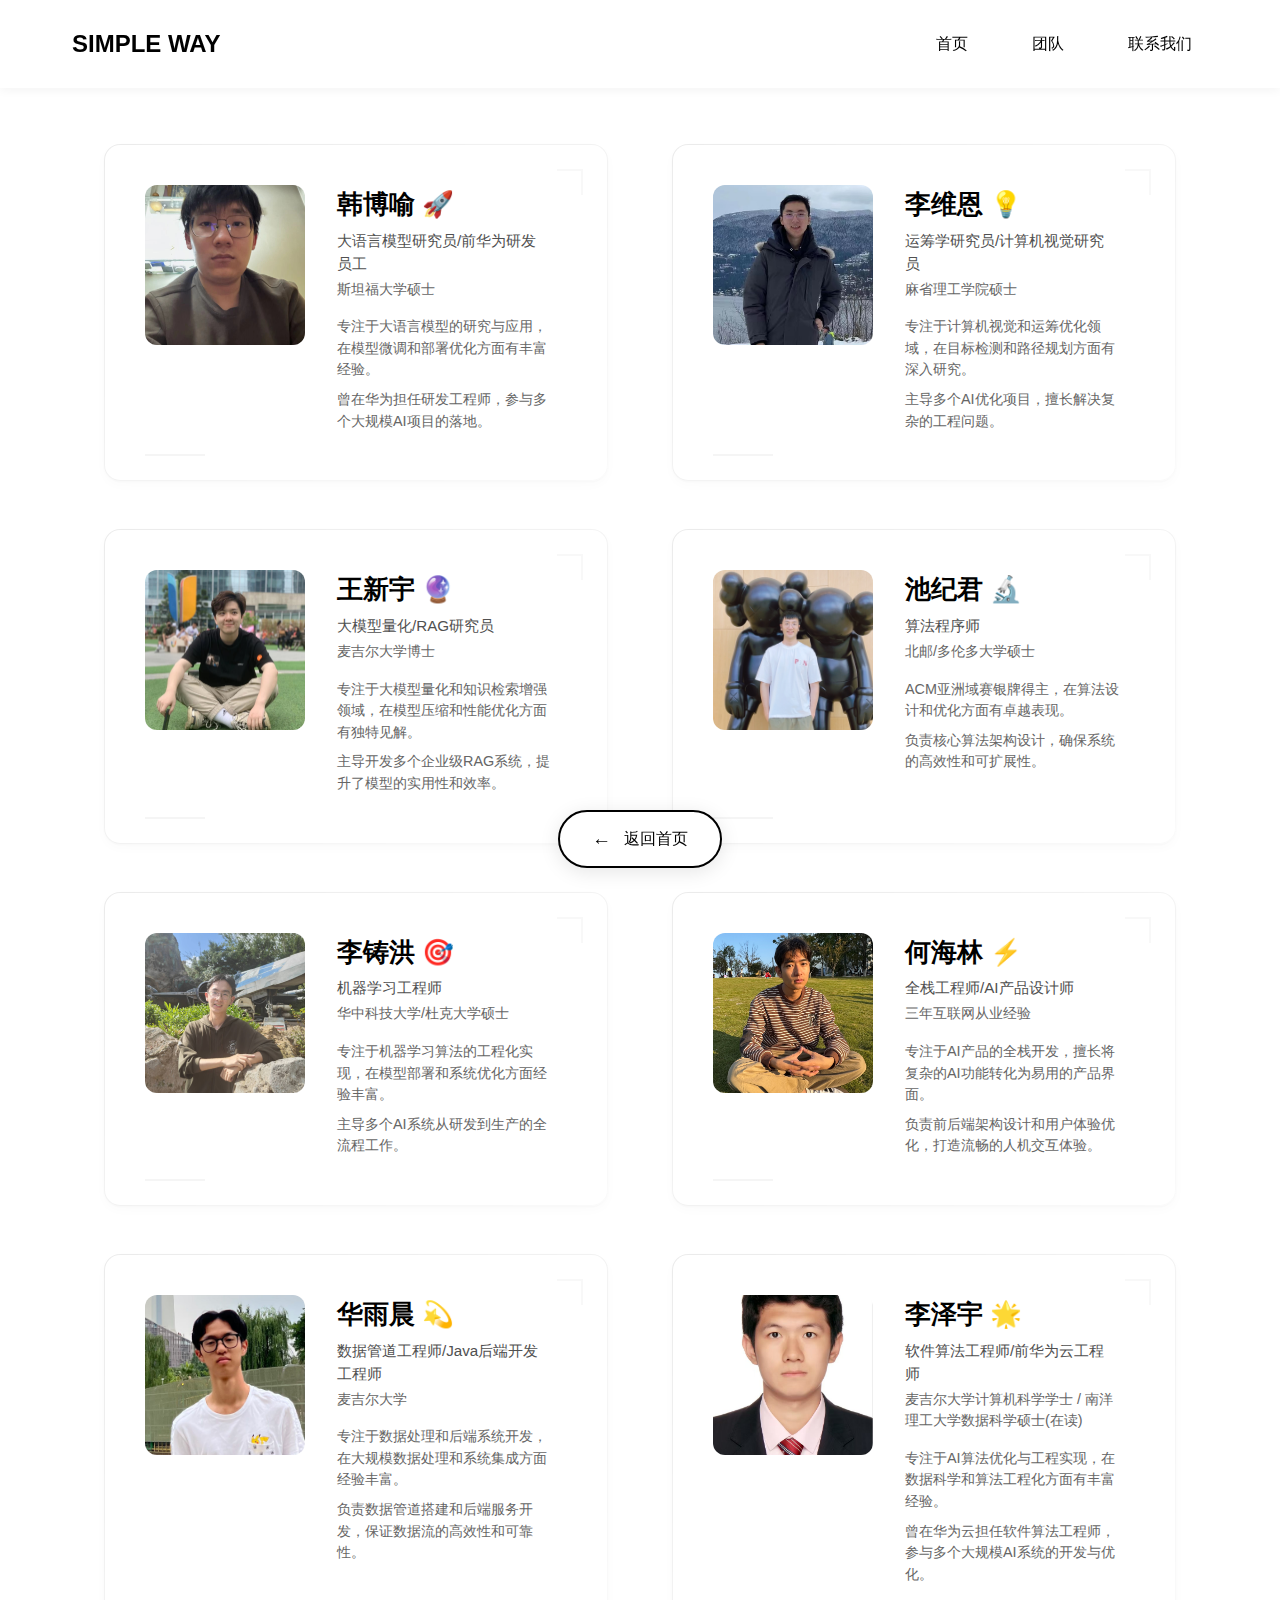
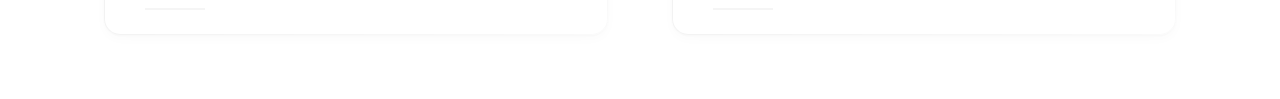
==== team.html @ f84c323d "simple" ====
<!DOCTYPE html>
<html lang="zh">
<head>
    <meta charset="UTF-8">
    <meta name="viewport" content="width=device-width, initial-scale=1.0">
    <title>团队介绍 - Simple Way AI</title>
    <link rel="stylesheet" href="css/style.css">
    <link rel="stylesheet" href="css/team-page.css">
</head>
<body>
    <nav>
        <div class="nav-container">
            <a href="/" class="logo">SIMPLE WAY</a>
            <div class="nav-links">
                <a href="/#home">首页</a>
                <a href="/#team">团队</a>
                <a href="/#contact">联系我们</a>
            </div>
        </div>
    </nav>

    <main>
        <section class="team-page">
            <div class="container">
                <div class="team-members">
                    <!-- 韩博喻 -->
                    <div class="member-detail">
                        <div class="member-photo-wrapper">
                            <img src="image/Alain.jpg" alt="韩博喻">
                        </div>
                        <div class="member-info">
                            <h2>韩博喻 🚀</h2>
                            <p class="member-role">大语言模型研究员/前华为研发员工</p>
                            <p class="member-education">斯坦福大学硕士</p>
                            <div class="member-description">
                                <p>专注于大语言模型的研究与应用，在模型微调和部署优化方面有丰富经验。</p>
                                <p>曾在华为担任研发工程师，参与多个大规模AI项目的落地。</p>
                            </div>
                        </div>
                    </div>

                    <!-- 李维恩 -->
                    <div class="member-detail">
                        <div class="member-photo-wrapper">
                            <img src="image/Barry.jpg" alt="李维恩">
                        </div>
                        <div class="member-info">
                            <h2>李维恩 💡</h2>
                            <p class="member-role">运筹学研究员/计算机视觉研究员</p>
                            <p class="member-education">麻省理工学院硕士</p>
                            <div class="member-description">
                                <p>专注于计算机视觉和运筹优化领域，在目标检测和路径规划方面有深入研究。</p>
                                <p>主导多个AI优化项目，擅长解决复杂的工程问题。</p>
                            </div>
                        </div>
                    </div>

                    <!-- 王新宇 -->
                    <div class="member-detail">
                        <div class="member-photo-wrapper">
                            <img src="image/xinyu.jpg" alt="王新宇">
                        </div>
                        <div class="member-info">
                            <h2>王新宇 🔮</h2>
                            <p class="member-role">大模型量化/RAG研究员</p>
                            <p class="member-education">麦吉尔大学博士</p>
                            <div class="member-description">
                                <p>专注于大模型量化和知识检索增强领域，在模型压缩和性能优化方面有独特见解。</p>
                                <p>主导开发多个企业级RAG系统，提升了模型的实用性和效率。</p>
                            </div>
                        </div>
                    </div>

                    <!-- 池纪君 -->
                    <div class="member-detail">
                        <div class="member-photo-wrapper">
                            <img src="image/chijj.jpg" alt="池纪君">
                        </div>
                        <div class="member-info">
                            <h2>池纪君 🔬</h2>
                            <p class="member-role">算法程序师</p>
                            <p class="member-education">北邮/多伦多大学硕士</p>
                            <div class="member-description">
                                <p>ACM亚洲域赛银牌得主，在算法设计和优化方面有卓越表现。</p>
                                <p>负责核心算法架构设计，确保系统的高效性和可扩展性。</p>
                            </div>
                        </div>
                    </div>

                    <!-- 李铸洪 -->
                    <div class="member-detail">
                        <div class="member-photo-wrapper">
                            <img src="image/zhuhong.jpg" alt="李铸洪">
                        </div>
                        <div class="member-info">
                            <h2>李铸洪 🎯</h2>
                            <p class="member-role">机器学习工程师</p>
                            <p class="member-education">华中科技大学/杜克大学硕士</p>
                            <div class="member-description">
                                <p>专注于机器学习算法的工程化实现，在模型部署和系统优化方面经验丰富。</p>
                                <p>主导多个AI系统从研发到生产的全流程工作。</p>
                            </div>
                        </div>
                    </div>

                    <!-- 何海林 -->
                    <div class="member-detail">
                        <div class="member-photo-wrapper">
                            <img src="image/hailin.jpg" alt="何海林">
                        </div>
                        <div class="member-info">
                            <h2>何海林 ⚡</h2>
                            <p class="member-role">全栈工程师/AI产品设计师</p>
                            <p class="member-education">三年互联网从业经验</p>
                            <div class="member-description">
                                <p>专注于AI产品的全栈开发，擅长将复杂的AI功能转化为易用的产品界面。</p>
                                <p>负责前后端架构设计和用户体验优化，打造流畅的人机交互体验。</p>
                            </div>
                        </div>
                    </div>

                    <!-- 华雨晨 -->
                    <div class="member-detail">
                        <div class="member-photo-wrapper">
                            <img src="image/yuchen.jpg" alt="华雨晨">
                        </div>
                        <div class="member-info">
                            <h2>华雨晨 💫</h2>
                            <p class="member-role">数据管道工程师/Java后端开发工程师</p>
                            <p class="member-education">麦吉尔大学</p>
                            <div class="member-description">
                                <p>专注于数据处理和后端系统开发，在大规模数据处理和系统集成方面经验丰富。</p>
                                <p>负责数据管道搭建和后端服务开发，保证数据流的高效性和可靠性。</p>
                            </div>
                        </div>
                    </div>

                    <!-- 李泽宇 -->
                    <div class="member-detail">
                        <div class="member-photo-wrapper">
                            <img src="image/lzy.png" alt="李泽宇">
                        </div>
                        <div class="member-info">
                            <h2>李泽宇 🌟</h2>
                            <p class="member-role">软件算法工程师/前华为云工程师</p>
                            <p class="member-education">麦吉尔大学计算机科学学士 / 南洋理工大学数据科学硕士(在读)</p>
                            <div class="member-description">
                                <p>专注于AI算法优化与工程实现，在数据科学和算法工程化方面有丰富经验。</p>
                                <p>曾在华为云担任软件算法工程师，参与多个大规模AI系统的开发与优化。</p>
                            </div>
                        </div>
                    </div>

                    <!-- 其他成员类似结构 -->
                </div>
            </div>
        </section>
    </main>

    <button class="float-back-btn" onclick="window.location.href='/#about'">
        <span class="back-icon">←</span>
        <span class="back-text">返回首页</span>
    </button>
</body>
</html>
---- css/style.css ----
:root {
  --primary: #000000;
  --secondary: #666666;
  --accent: #0066FF;
  --background: #FFFFFF;
  --light-gray: #F5F5F5;
  --font-main: -apple-system, BlinkMacSystemFont, "Segoe UI", Roboto, sans-serif;
  --font-heading: "SF Pro Display", -apple-system, BlinkMacSystemFont, sans-serif;
}

* {
  margin: 0;
  padding: 0;
  box-sizing: border-box;
}

body {
  font-family: var(--font-main);
  line-height: 1.5;
  color: var(--primary);
  background: var(--background);
}

/* 修改导航栏样式 */
nav {
    position: fixed;
    top: 0;
    left: 0;
    width: 100%;
    background: rgba(255, 255, 255, 0.95);
    backdrop-filter: blur(10px);
    box-shadow: 0 2px 10px rgba(0, 0, 0, 0.05);
    z-index: 1000;
}

.nav-container {
    max-width: 1200px;
    margin: 0 auto;
    padding: 1.5rem 2rem;
    display: flex;
    justify-content: space-between;
    align-items: center;
    transition: padding 0.3s ease;
}

/* 滚动时的样式 */
.nav-scrolled .nav-container {
    padding: 1rem 2rem;
}

/* 调整主要内容区域的上边距 */
main {
    padding-top: 80px;
}

.hero {
    margin-top: -80px;
    padding-top: 80px;
}

.nav-links {
  display: flex;
  gap: 2rem;
}

.nav-links a {
  color: var(--primary);
  text-decoration: none;
  font-size: 1rem;
  font-weight: 500;
  padding: 0.5rem 1rem;
  border-radius: 6px;
  transition: background-color 0.3s ease;
}

.nav-links a:hover {
  background-color: var(--light-gray);
}

.logo {
  font-family: var(--font-heading);
  font-weight: 700;
  font-size: 1.5rem;
  text-decoration: none;
  color: var(--primary);
}

.hero {
  position: relative;
  height: calc(100vh - 80px);
  margin-top: -80px;
  padding-top: 80px;
  display: flex;
  flex-direction: column;
  justify-content: center;
  align-items: center;
  padding: 0 2rem;
  text-align: center;
}

.hero h1 {
  position: relative;
  z-index: 2;
  font-family: var(--font-heading);
  font-size: 4.5rem;
  line-height: 1.1;
  margin-bottom: 2rem;
  font-weight: 700;
  background: var(--background);
  padding: 1rem 2rem;
  border-radius: 12px;
}

.mission-wrapper {
  position: relative;
  z-index: 2;
  max-width: 600px;
  margin: 0 auto;
  font-size: 1.5rem;
  color: var(--secondary);
  background: var(--background);
  padding: 1rem 2rem;
  border-radius: 12px;
}

.features-grid {
  display: grid;
  grid-template-columns: repeat(auto-fit, minmax(300px, 1fr));
  gap: 2rem;
  padding: 4rem 2rem;
  max-width: 1200px;
  margin: 0 auto;
}

.feature-card {
  padding: 2rem;
  background: var(--light-gray);
  border-radius: 12px;
  transition: transform 0.3s ease;
}

.feature-card:hover {
  transform: translateY(-5px);
}

.scroll-btn {
  position: absolute;
  bottom: 2rem;
  left: 50%;
  transform: translateX(-50%);
  background: transparent;
  border: 2px solid var(--primary);
  border-radius: 30px;
  padding: 0.8rem 2rem;
  font-family: var(--font-main);
  font-size: 1rem;
  color: var(--primary);
  cursor: pointer;
  transition: all 0.3s ease;
  z-index: 10;
}

.scroll-btn:hover {
  background: var(--primary);
  color: var(--background);
}

/* 通用器样式 */
.container {
    max-width: 1200px;
    margin: 0 auto;
    padding: 0 2rem;
}

/* 通用区块样式 */
.section-title {
    font-family: var(--font-heading);
    font-size: 2.5rem;
    font-weight: 700;
    margin-bottom: 3rem;
    text-align: center;
}

/* 关于我们区块 */
.about-section {
    padding: 8rem 0;
    background-color: var(--background);
    position: relative;
}

/* 能力展示区块 */
.capabilities-section {
    padding: 8rem 0;
    background-color: var(--background);
}

/* 项目展示区块 */
.portfolio-section {
    padding: 8rem 0;
    background-color: var(--background);
}

/* 内容区域���样式 */
.about-content,
.capabilities-content,
.portfolio-content {
    max-width: 1000px;
    margin: 0 auto;
}

/* 关于我们区块样式增强 */
.about-text {
    font-size: 1.1rem;
    line-height: 1.8;
    color: var(--secondary);
}

.about-text p {
    margin-bottom: 1.5rem;
}

.highlight-text {
    font-size: 1.8rem;
    color: var(--primary);
    font-weight: 500;
    line-height: 1.4;
    margin-bottom: 2rem !important;
    font-family: var(--font-heading);
}

.main-text {
    margin-bottom: 2rem !important;
}

.vision-text {
    border-left: 3px solid var(--accent);
    padding-left: 1.5rem;
    margin: 2rem 0;
}

.mission-text {
    font-size: 1.4rem;
    color: var(--primary);
    font-weight: 500;
    text-align: center;
    margin-top: 3rem !important;
    font-family: var(--font-heading);
}

/* 改团队滚动展示区域样式 */
.team-scroll {
    width: 100vw;
    margin-top: 4rem;
    margin-left: calc(-50vw + 50%);
    padding: 2rem 0;
    background: var(--light-gray);
    overflow-x: auto;
    position: relative;
}

.team-scroll::-webkit-scrollbar {
    display: none;
}

.team-scroll {
    -ms-overflow-style: none;
    scrollbar-width: none;
}

.team-scroll-container {
    display: flex;
    gap: 2rem;
    padding: 0 2rem;
    width: max-content;
}

/* ��整团队成员卡片样式 */
.team-member-compact {
    flex: 0 0 200px;
    background: var(--background);
    padding: 1.5rem;
    border-radius: 8px;
    box-shadow: 0 2px 4px rgba(0,0,0,0.05);
    transition: transform 0.3s ease;
}

.team-member-compact:hover {
    transform: translateY(-5px);
}

.member-photo-compact {
    width: 100px;
    height: 100px;
    border-radius: 8px;
    margin-bottom: 1rem;
    object-fit: cover;
}

.member-info-compact {
    text-align: center;
}

.member-name-compact {
    font-weight: 600;
    font-size: 1.1rem;
    margin-bottom: 0.5rem;
    color: var(--primary);
}

.member-school-compact {
    font-size: 0.9rem;
    color: var(--accent);
    margin-bottom: 0.3rem;
}

.member-title-compact {
    font-size: 0.8rem;
    color: var(--secondary);
    line-height: 1.3;
}

/* 能力展示区块样式增强 */
.capabilities-intro {
    text-align: center;
    margin-bottom: 6rem;
}

.capabilities-headline {
    font-size: 1.8rem;
    color: var(--primary);
    font-weight: 500;
    line-height: 1.4;
    font-family: var(--font-heading);
    max-width: 800px;
    margin: 0 auto;
}

.capabilities-grid {
    display: grid;
    grid-template-columns: repeat(3, 1fr);
    gap: 3rem;
    max-width: 1200px;
    margin: 0 auto;
}

.capability-item {
    padding: 2rem;
    transition: all 0.3s ease;
    position: relative;
}

.capability-item::after {
    content: '';
    position: absolute;
    bottom: 0;
    left: 0;
    width: 0;
    height: 2px;
    background: var(--light-gray);
    transition: width 0.3s ease;
}

.capability-item:hover::after {
    width: 100%;
    background: var(--primary);
}

.capability-header {
    margin-bottom: 2.5rem;
}

.capability-icon {
    font-size: 1.8rem;
    margin-bottom: 1.5rem;
    display: inline-block;
    font-weight: 500;
    font-family: var(--font-heading);
    padding: 0.8rem 1.2rem;
    border-radius: 8px;
    transition: all 0.3s ease;
    border: none;
    background: none;
}

/* AI模块的颜色 - 使用柔和的蓝色 */
.capability-item:nth-child(1) .capability-icon {
    background: rgba(71, 148, 255, 0.15);
    color: rgb(71, 148, 255);
}

.capability-item:nth-child(1):hover .capability-icon {
    background: rgb(71, 148, 255);
    color: white;
}

/* Dev模块的颜色 - 使用柔和的紫色 */
.capability-item:nth-child(2) .capability-icon {
    background: rgba(185, 99, 246, 0.15);
    color: rgb(185, 99, 246);
}

.capability-item:nth-child(2):hover .capability-icon {
    background: rgb(185, 99, 246);
    color: white;
}

/* DX模块的颜色 - 使用柔和的绿色 */
.capability-item:nth-child(3) .capability-icon {
    background: rgba(68, 190, 124, 0.15);
    color: rgb(68, 190, 124);
}

.capability-item:nth-child(3):hover .capability-icon {
    background: rgb(68, 190, 124);
    color: white;
}

/* 修改hover效果，使用对应的颜色 */
.capability-item:nth-child(1):hover::after {
    background: rgb(71, 148, 255);
}

.capability-item:nth-child(2):hover::after {
    background: rgb(185, 99, 246);
}

.capability-item:nth-child(3):hover::after {
    background: rgb(68, 190, 124);
}

.capability-header h3 {
    font-family: var(--font-heading);
    font-size: 1.8rem;
    margin-bottom: 0.8rem;
    color: var(--primary);
}

.main-capability {
    font-size: 1rem;
    color: var(--secondary);
}

.capability-list {
    list-style: none;
    margin: 0;
    padding: 0;
    margin-bottom: 2rem;
}

.capability-list li {
    font-size: 1rem;
    color: var(--secondary);
    margin-bottom: 1rem;
    padding-left: 1.5rem;
    position: relative;
    line-height: 1.6;
}

.capability-list li::before {
    content: "—";
    position: absolute;
    left: 0;
    color: var(--secondary);
}

.value-prop {
    font-size: 0.95rem;
    color: var(--primary);
    line-height: 1.6;
    padding-top: 1.5rem;
    border-top: 1px solid var(--light-gray);
}

/* 响应式调整 */
@media (max-width: 1024px) {
    .capabilities-grid {
        grid-template-columns: repeat(2, 1fr);
        gap: 2rem;
    }
}

@media (max-width: 768px) {
    .capabilities-grid {
        grid-template-columns: 1fr;
    }
}

.capabilities-footer {
    margin-top: 4rem;
    text-align: center;
    padding: 2rem;
    background: var(--background);
    border-radius: 12px;
}

.capabilities-footer h4 {
    font-family: var(--font-heading);
    color: var(--primary);
    margin-bottom: 1rem;
}

.value-statement {
    margin-bottom: 2rem;
}

.value-statement p,
.social-impact p {
    color: var(--secondary);
    font-size: 1.1rem;
}

.social-impact {
    padding-top: 2rem;
    border-top: 1px solid var(--light-gray);
}

/* 项目展示区样式 */
.portfolio-filter {
    display: flex;
    justify-content: center;
    gap: 1rem;
    margin-bottom: 3rem;
}

.filter-btn {
    padding: 0.8rem 1.5rem;
    border: none;
    border-radius: 30px;
    background: var(--light-gray);
    color: var(--secondary);
    cursor: pointer;
    transition: all 0.3s ease;
}

.filter-btn.active {
    background: var(--accent);
    color: white;
}

.portfolio-grid {
    display: grid;
    grid-template-columns: repeat(auto-fit, minmax(300px, 1fr));
    gap: 2rem;
    margin-top: 2rem;
}

.portfolio-card {
    flex: 0 0 60vw;
    height: 70vh;
    border-radius: 16px;
    scroll-snap-align: center;
    margin: 0 2rem;
    background: var(--background);
    overflow: hidden;
    display: flex;
    flex-direction: row;
    box-shadow: 0 4px 20px rgba(0, 0, 0, 0.05);
}

.card-image {
    flex: 1;
    overflow: hidden;
}

.card-image img {
    width: 100%;
    height: 100%;
    object-fit: cover;
    object-position: center;
}

.card-content {
    flex: 1;
    padding: 3rem;
    display: flex;
    flex-direction: column;
    justify-content: space-between;
    background: var(--background);
}

.content-wrapper {
    flex: 1;
}

.card-title {
    font-family: var(--font-heading);
    font-size: 2rem;
    color: var(--primary);
    margin-bottom: 1.5rem;
}

.card-description {
    font-size: 1.1rem;
    line-height: 1.6;
    color: var(--secondary);
}

.project-tag {
    display: inline-block;
    padding: 0.5rem 1rem;
    background: var(--light-gray);
    border-radius: 20px;
    font-size: 0.9rem;
    color: var(--accent);
    margin-bottom: 1rem;
}

.project-title {
    font-family: var(--font-heading);
    font-size: 1.5rem;
    margin-bottom: 1rem;
    color: var(--primary);
}

.project-description {
    color: var(--secondary);
    margin-bottom: 1.5rem;
    line-height: 1.6;
}

.project-highlights {
    background: var(--light-gray);
    padding: 1.5rem;
    border-radius: 12px;
}

.highlight-item {
    margin-bottom: 1rem;
}

.highlight-item:last-child {
    margin-bottom: 0;
}

.highlight-label {
    display: block;
    font-weight: 600;
    color: var(--primary);
    margin-bottom: 0.5rem;
}

.highlight-text {
    color: var(--secondary);
    font-size: 0.9rem;
}

/* 联系我们板块样式 */
.contact-section {
    padding: 8rem 0;
    background-color: var(--background);
}

.contact-content {
    max-width: 1200px;
    margin: 0 auto;
}

.contact-intro {
    text-align: center;
    margin-bottom: 6rem;
}

.contact-headline {
    font-size: 1.8rem;
    color: var(--primary);
    font-weight: 500;
    line-height: 1.4;
    font-family: var(--font-heading);
}

.contact-grid {
    display: flex;
    gap: 6rem;
    align-items: flex-start;
}

.contact-info {
    flex: 1;
    display: grid;
    grid-template-columns: repeat(2, 1fr);
    gap: 2rem;
}

.info-item {
    padding: 2rem;
    border: 1px solid var(--light-gray);
    border-radius: 16px;
    transition: all 0.3s ease;
    position: relative;
}

.info-item:hover {
    border-color: var(--primary);
    transform: translateY(-5px);
}

.info-icon {
    font-size: 2rem;
    margin-bottom: 1.5rem;
}

.info-content h3 {
    font-family: var(--font-heading);
    font-size: 1.2rem;
    margin-bottom: 0.5rem;
    color: var(--primary);
}

.info-content p {
    color: var(--secondary);
}

.contact-info {
    max-width: 800px;
    margin: 0 auto;
    display: grid;
    grid-template-columns: repeat(2, 1fr);
    gap: 2rem;
}

@media (max-width: 768px) {
    .contact-info {
        grid-template-columns: 1fr;
    }
}

/* 修改词云容器样式 */
.word-cloud-container {
    position: absolute;
    width: 100%;
    height: 100%;
    top: 0;
    left: 0;
    overflow: hidden;
    z-index: 1;
    pointer-events: none;
}

.word-cloud {
    position: absolute;
    top: 50%;
    left: 50%;
    transform: translate(-50%, -50%);
    width: 100vw;
    height: 100vh;
}

.floating-word {
    position: absolute;
    color: var(--secondary);
    font-family: monospace;
    font-weight: 300;
    transform-origin: center;
    pointer-events: none;
    will-change: transform, opacity;
}

/* 上下浮动动画 */
@keyframes float {
    0%, 100% {
        transform: translateY(0) rotate(var(--rotation));
    }
    50% {
        transform: translateY(8px) rotate(var(--rotation));
    }
}

/* 左右摇摆动画 */
@keyframes sway {
    0%, 100% {
        transform: translateX(0);
    }
    33% {
        transform: translateX(5px);
    }
    66% {
        transform: translateX(-5px);
    }
}

/* 为不同词添加不同的初始旋转角度 */
.floating-word:nth-child(3n) {
    --rotation: -8deg;
}

.floating-word:nth-child(3n+1) {
    --rotation: 5deg;
}

.floating-word:nth-child(3n+2) {
    --rotation: -3deg;
}

/* 优化滚动时的动画效果 */
.floating-word.scrolling {
    animation: none;
    transition-timing-function: cubic-bezier(0.4, 0, 0.2, 1);
}

/* 确保标题和副标题区域清晰可 */
.hero h1,
.mission-wrapper {
    position: relative;
    z-index: 2;
    text-align: center;
    width: 100%;
    background: rgba(255, 255, 255, 0.9);
    padding: 1.5rem;
    border-radius: 12px;
    backdrop-filter: blur(5px);
}

.about-content {
    display: flex;
    align-items: flex-start;
    gap: 4rem;
}

.about-text {
    flex: 1;
}

.team-link-container {
    padding-top: 3rem;
    flex-shrink: 0;
}

.team-link {
    display: flex;
    align-items: center;
    gap: 1rem;
    padding: 0.8rem 2rem;
    background: transparent;
    color: var(--primary);
    text-decoration: none;
    border: 2px solid var(--primary);
    border-radius: 30px;
    font-weight: 500;
    transition: all 0.3s ease;
}

.team-link:hover {
    background: var(--primary);
    color: var(--background);
    transform: translateY(-2px);
}

.team-link-text {
    font-size: 1rem;
    font-family: var(--font-main);
}

.team-link-icon {
    font-size: 1.2rem;
    transition: transform 0.3s ease;
}

.team-link:hover .team-link-icon {
    transform: translateX(5px);
}

/* 添加圆形按钮和箭头样式 */
.scroll-indicator {
    display: flex;
    justify-content: center;
    margin-top: 4rem;
}

.circle-btn {
    width: 48px;
    height: 48px;
    border-radius: 50%;
    border: 2px solid var(--primary);
    background: transparent;
    cursor: pointer;
    display: flex;
    align-items: center;
    justify-content: center;
    transition: all 0.3s ease;
    position: relative;
    overflow: hidden;
}

.circle-btn:hover {
    background: var(--primary);
}

.arrow-icon {
    width: 24px;
    height: 24px;
    stroke: var(--primary);
    stroke-width: 2;
    fill: none;
    transition: all 0.3s ease;
    animation: bounceDown 2s infinite;
}

.circle-btn:hover .arrow-icon {
    stroke: var(--background);
}

@keyframes bounceDown {
    0%, 20%, 50%, 80%, 100% {
        transform: translateY(0);
    }
    40% {
        transform: translateY(5px);
    }
    60% {
        transform: translateY(3px);
    }
}

.portfolio-scroll {
    width: 100%;
    overflow-x: auto;
    display: flex;
    gap: 3rem;
    padding: 2rem 0;
    scroll-snap-type: x mandatory;
    -webkit-overflow-scrolling: touch;
    margin: 0 auto;
}

.portfolio-scroll::-webkit-scrollbar {
    display: none;  /* 隐藏滚动条 */
}

.portfolio-card {
    flex: 0 0 60vw;
    height: 60vh;
    border-radius: 16px;
    scroll-snap-align: center;
    margin: 0 2rem;
}

/* 确保第一个和最后一个卡片也能动到中间 */
.portfolio-scroll {
    padding-left: calc((100% - 60vw) / 2);
    padding-right: calc((100% - 60vw) / 2);
}

.portfolio-container {
    position: relative;
    width: 100%;
}

.portfolio-arrow {
    position: absolute;
    top: 50%;
    transform: translateY(-50%);
    width: 48px;
    height: 48px;
    border: 2px solid var(--primary);
    border-radius: 50%;
    background: transparent;
    color: var(--primary);
    cursor: pointer;
    z-index: 10;
    display: none;  /* 默认隐藏 */
    align-items: center;
    justify-content: center;
    transition: all 0.3s ease;
}

.portfolio-arrow:hover {
    background: var(--primary);
    color: var(--background);
}

.portfolio-arrow.left {
    left: -24px;
}

.portfolio-arrow.right {
    right: -24px;
}

.portfolio-arrow svg {
    width: 24px;
    height: 24px;
    stroke: currentColor;
    stroke-width: 2;
    fill: none;
}

/* 添加二维码相关样式 */
.qr-code {
    position: absolute;
    bottom: 120%;  /* 位于卡片上方 */
    left: 50%;
    transform: translateX(-50%);
    background: white;
    padding: 1rem;
    border-radius: 12px;
    box-shadow: 0 4px 20px rgba(0, 0, 0, 0.1);
    opacity: 0;
    visibility: hidden;
    transition: all 0.3s ease;
    z-index: 100;
}

.qr-code img {
    width: 150px;
    height: 150px;
    display: block;
}

.qr-code::after {
    content: '';
    position: absolute;
    top: 100%;
    left: 50%;
    transform: translateX(-50%);
    border: 8px solid transparent;
    border-top-color: white;
}

/* 悬浮时显示二维码 */
.info-item:hover .qr-code {
    opacity: 1;
    visibility: visible;
    transform: translateX(-50%) translateY(0);
}

/* 初始状态添加一点位移，使动画更流畅 */
.info-item .qr-code {
    transform: translateX(-50%) translateY(10px);
}

/* 修改微信咨询卡片样式 */
.info-item.wechat-card {
    position: relative;
    min-height: 180px;  /* 确保有足够的高度 */
    perspective: 1000px;  /* 3D效果 */
    cursor: pointer;
}

.wechat-card .card-inner {
    position: relative;
    width: 100%;
    height: 100%;
    transition: transform 0.6s;
    transform-style: preserve-3d;
}

.wechat-card:hover .card-inner,
.wechat-card.flipped .card-inner {
    transform: rotateY(180deg);
}

.wechat-card .card-front,
.wechat-card .card-back {
    position: absolute;
    width: 100%;
    height: 100%;
    backface-visibility: hidden;
    -webkit-backface-visibility: hidden; /* Safari */
}

.wechat-card .card-front {
    display: flex;
    flex-direction: column;
}

.wechat-card .card-back {
    transform: rotateY(180deg);
    display: flex;
    align-items: center;
    justify-content: center;
    padding: 1rem;
}

.wechat-card .qr-code {
    position: static;  /* 覆盖之前的绝对定位 */
    opacity: 1;
    visibility: visible;
    transform: none;
    box-shadow: none;
    padding: 0;
}

.wechat-card .qr-code img {
    width: 140px;
    height: 140px;
}

/* 移除之前的悬浮效果 */
.wechat-card .qr-code::after {
    display: none;
}

/* 添加联系方式区域的聊天框样式 */
.contact-chat {
    margin-top: 4rem;
    width: 100%;
    max-width: 800px;
    margin-left: auto;
    margin-right: auto;
}

.chat-preview {
    background: white;
    border-radius: 16px;
    padding: 2rem;
    box-shadow: 0 4px 20px rgba(0, 0, 0, 0.05);
    border: 1px solid var(--light-gray);
    transition: transform 0.3s ease;
}

.chat-preview:hover {
    transform: translateY(-5px);
}

.chat-preview-header {
    display: flex;
    justify-content: space-between;
    align-items: center;
    margin-bottom: 1.5rem;
}

.chat-preview-header h3 {
    font-family: var(--font-heading);
    font-size: 1.3rem;
    color: var(--primary);
    margin: 0;
}

.online-status {
    display: flex;
    align-items: center;
    gap: 0.5rem;
    color: #22C55E;
    font-size: 0.9rem;
}

.online-status::before {
    content: '';
    width: 8px;
    height: 8px;
    background: currentColor;
    border-radius: 50%;
}

.chat-preview-content {
    background: var(--light-gray);
    border-radius: 12px;
    padding: 1.5rem;
    margin-bottom: 1.5rem;
    display: flex;
    flex-direction: column;
    gap: 1rem;
}

.chat-message {
    padding: 0.8rem 1rem;
    border-radius: 8px;
    max-width: 80%;
    font-size: 0.95rem;
    line-height: 1.5;
}

.chat-message.system {
    background: white;
    align-self: flex-start;
    color: var(--secondary);
}

.preview-input-area {
    display: flex;
    gap: 0.8rem;
    margin-top: 1.5rem;
}

.preview-input {
    flex: 1;
    padding: 0.8rem 1.2rem;
    border: 1px solid var(--light-gray);
    border-radius: 12px;
    font-size: 0.95rem;
    outline: none;
    transition: border-color 0.3s ease;
}

.preview-input:focus {
    border-color: var(--primary);
}

.preview-send-btn {
    padding: 0.8rem 1.5rem;
    background: var(--primary);
    color: white;
    border: none;
    border-radius: 12px;
    font-size: 0.95rem;
    font-weight: 500;
    cursor: pointer;
    display: flex;
    align-items: center;
    gap: 0.5rem;
    transition: all 0.3s ease;
}

.preview-send-btn:hover {
    opacity: 0.9;
    transform: translateY(-2px);
}

.preview-send-btn .btn-icon {
    transition: transform 0.3s ease;
}

.preview-send-btn:hover .btn-icon {
    transform: translateX(3px);
}

/* 响应式调整 */
@media (max-width: 768px) {
    .contact-chat {
        padding: 0 2rem;
    }
}

/* AI聊天板块样式 */
.ai-chat-section {
    padding: 8rem 0;
    background-color: var(--background);
    position: relative;
}

.ai-chat-content {
    max-width: 800px;
    margin: 0 auto;
    text-align: center;
}

.ai-chat-headline {
    font-size: 1.8rem;
    color: var(--primary);
    font-weight: 500;
    line-height: 1.4;
    font-family: var(--font-heading);
    margin-bottom: 3rem;
}

.ai-chat-trigger {
    background: var(--light-gray);
    border-radius: 16px;
    padding: 3rem;
    transition: transform 0.3s ease;
    cursor: pointer;
}

.ai-chat-trigger:hover {
    transform: translateY(-5px);
}

.trigger-content {
    display: flex;
    align-items: center;
    gap: 2rem;
    justify-content: center;
}

.trigger-icon {
    font-size: 3rem;
    animation: float 3s ease-in-out infinite;
}

.trigger-text {
    text-align: left;
}

.trigger-text p {
    margin: 0;
    font-size: 1.2rem;
    color: var(--primary);
    font-weight: 500;
}

.trigger-subtext {
    margin-top: 0.5rem !important;
    font-size: 1rem !important;
    color: var(--secondary) !important;
    font-weight: normal !important;
}

@keyframes float {
    0%, 100% { transform: translateY(0); }
    50% { transform: translateY(-10px); }
}

/* 响应式调整 */
@media (max-width: 768px) {
    .ai-chat-trigger {
        padding: 2rem;
    }

    .trigger-content {
        flex-direction: column;
        gap: 1rem;
        text-align: center;
    }

    .trigger-text {
        text-align: center;
    }
}
---- css/team-page.css ----
.team-page {
    padding: 4rem 0;
    background: var(--background);
}

.team-members {
    max-width: 1200px;
    margin: 0 auto;
    display: grid;
    grid-template-columns: repeat(2, 1fr);
    gap: 3rem 4rem;
    padding: 0 2rem;
}

.member-detail {
    display: flex;
    gap: 2rem;
    padding: 2.5rem;
    background: var(--background);
    border-radius: 16px;
    transition: all 0.3s ease;
    position: relative;
    border: none;
    background: 
        linear-gradient(var(--background), var(--background)) padding-box,
        linear-gradient(145deg, rgba(0,0,0,0.08) 0%, rgba(0,0,0,0.02) 100%) border-box;
    border: 1px solid transparent;
    box-shadow: 
        0 1px 2px rgba(0,0,0,0.02),
        0 4px 12px rgba(0,0,0,0.02);
}

.member-detail:hover {
    transform: translateY(-5px);
    background: 
        linear-gradient(var(--background), var(--background)) padding-box,
        linear-gradient(145deg, rgba(0,0,0,0.12) 0%, rgba(0,0,0,0.04) 100%) border-box;
    box-shadow: 
        0 2px 4px rgba(0,0,0,0.02),
        0 8px 24px rgba(0,0,0,0.04);
}

.member-photo-wrapper {
    flex: 0 0 160px;
}

.member-photo-wrapper img {
    width: 100%;
    height: 160px;
    object-fit: cover;
    border-radius: 12px;
}

.member-info {
    flex: 1;
    padding-right: 1rem;
}

.member-info h2 {
    font-family: var(--font-heading);
    font-size: 1.6rem;
    margin-bottom: 0.4rem;
    color: var(--primary);
}

.member-role {
    font-size: 0.95rem;
    color: #505050;
    margin-bottom: 0.2rem;
}

.member-education {
    font-size: 0.9rem;
    color: var(--secondary);
    margin-bottom: 1rem;
}

.member-description {
    font-size: 0.9rem;
    line-height: 1.5;
    color: var(--secondary);
}

.member-description p {
    margin-bottom: 0.5rem;
}

@media (max-width: 1200px) {
    .team-members {
        gap: 2.5rem 3rem;
    }
}

@media (max-width: 992px) {
    .team-members {
        grid-template-columns: 1fr;
        max-width: 700px;
    }

    .member-detail {
        gap: 2.5rem;
    }

    .member-photo-wrapper {
        flex: 0 0 180px;
    }

    .member-photo-wrapper img {
        height: 180px;
    }
}

@media (max-width: 576px) {
    .member-detail {
        flex-direction: column;
        align-items: center;
        text-align: center;
        gap: 1.5rem;
    }

    .member-photo-wrapper {
        flex: 0 0 auto;
    }

    .member-info {
        padding-right: 0;
    }
}

/* 添加悬浮返回按钮样式 */
.float-back-btn {
    position: fixed;
    bottom: 2rem;
    left: 50%;
    transform: translateX(-50%);
    display: flex;
    align-items: center;
    gap: 0.8rem;
    padding: 1rem 2rem;
    background: var(--background);
    color: var(--primary);
    border: 2px solid var(--primary);
    border-radius: 30px;
    font-family: var(--font-main);
    font-size: 1rem;
    cursor: pointer;
    transition: all 0.3s ease;
    box-shadow: 0 4px 20px rgba(0, 0, 0, 0.1);
    z-index: 100;
}

.float-back-btn:hover {
    background: var(--primary);
    color: var(--background);
    transform: translateX(-50%) translateY(-5px);
    box-shadow: 0 6px 25px rgba(0, 0, 0, 0.15);
}

.back-icon {
    font-size: 1.2rem;
    transition: transform 0.3s ease;
}

.float-back-btn:hover .back-icon {
    transform: translateX(-5px);
}

.back-text {
    font-weight: 500;
}

/* 在小屏幕上调整按钮样式 */
@media (max-width: 768px) {
    .float-back-btn {
        padding: 0.8rem 1.5rem;
        font-size: 0.9rem;
    }
}

/* 添加装饰性角标 */
.member-detail::before {
    content: '';
    position: absolute;
    top: 1.5rem;
    right: 1.5rem;
    width: 24px;
    height: 24px;
    border-top: 2px solid var(--light-gray);
    border-right: 2px solid var(--light-gray);
    opacity: 0.6;
    transition: all 0.3s ease;
}

.member-detail:hover::before {
    border-color: var(--primary);
    opacity: 0.8;
}

/* 添加底部装饰线 */
.member-detail::after {
    content: '';
    position: absolute;
    bottom: 1.5rem;
    left: 2.5rem;
    width: 60px;
    height: 2px;
    background: var(--light-gray);
    transition: all 0.3s ease;
}

.member-detail:hover::after {
    width: 100px;
    background: var(--primary);
}
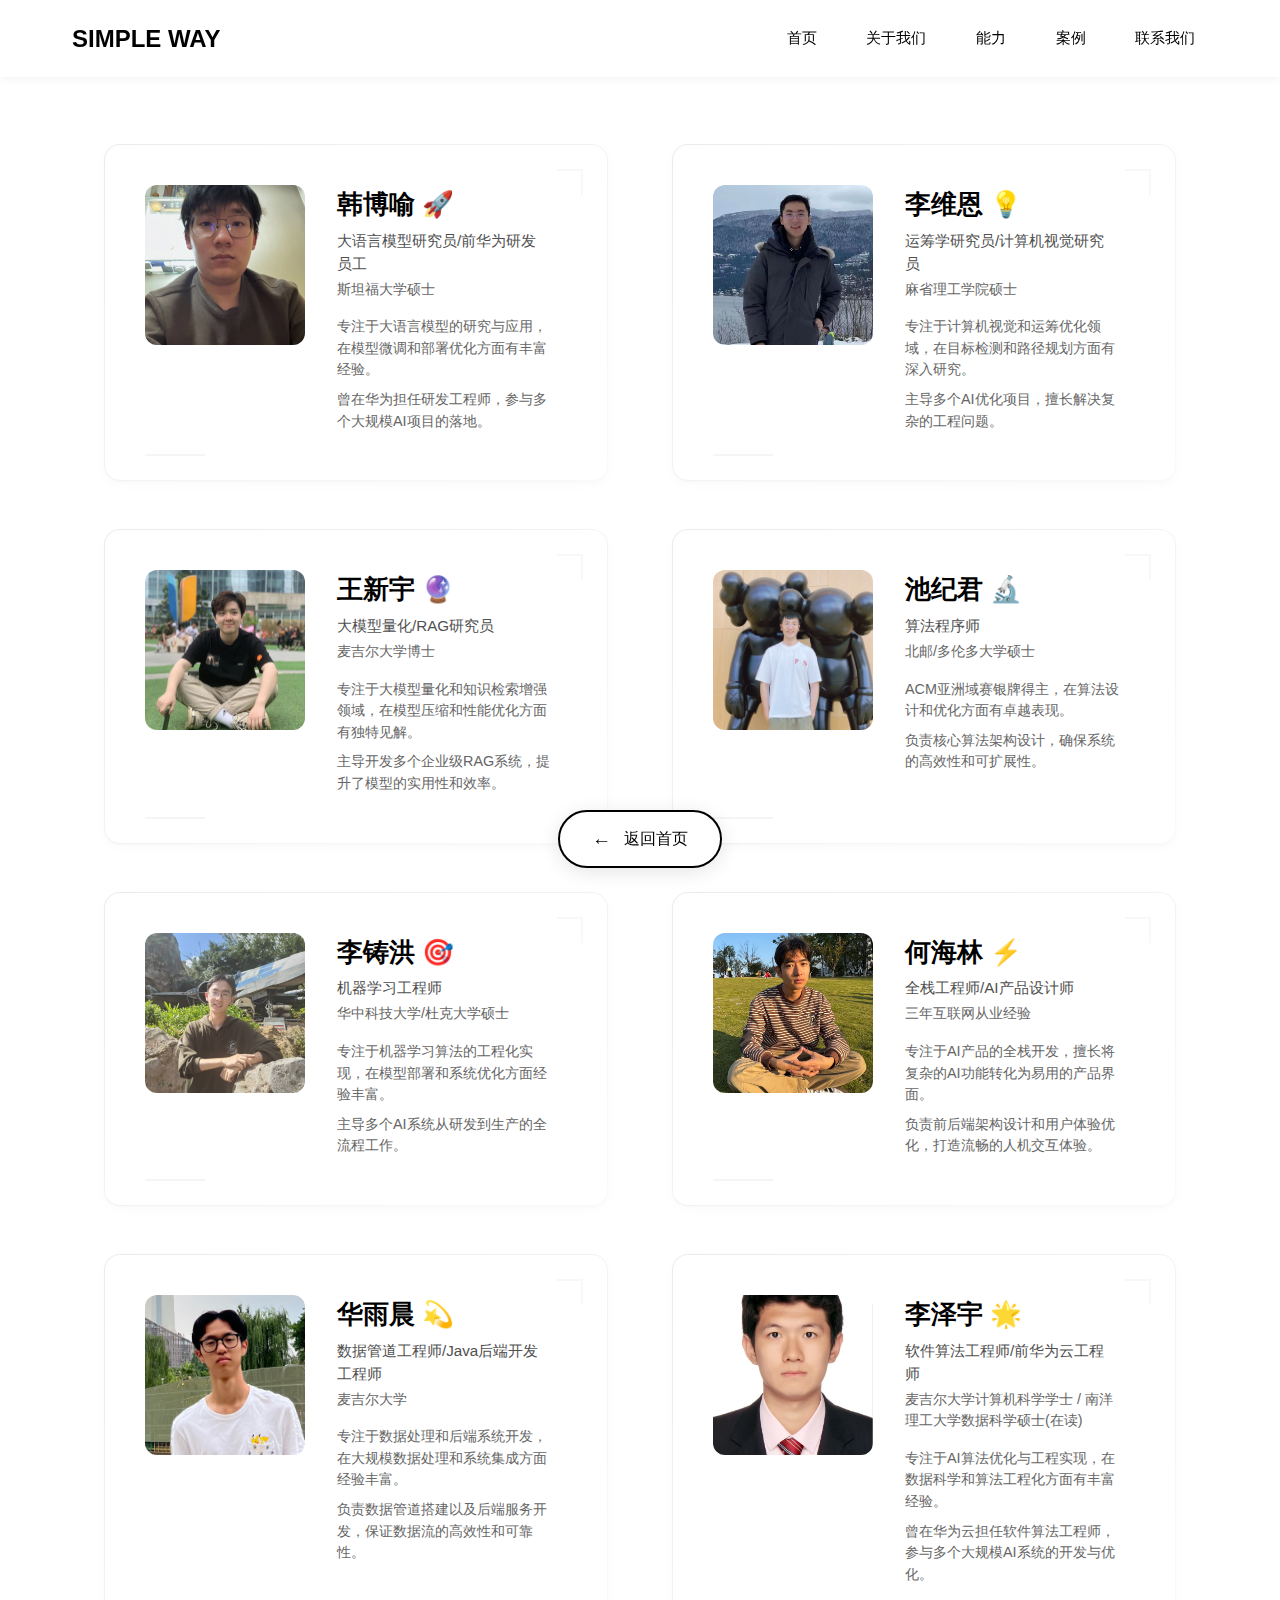
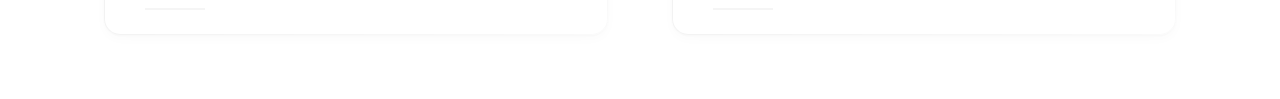
==== commit bad2b783: "fix bug" ====
--- a/team.html
+++ b/team.html
@@ -13,7 +13,9 @@
             <a href="/" class="logo">SIMPLE WAY</a>
             <div class="nav-links">
                 <a href="/#home">首页</a>
-                <a href="/#team">团队</a>
+                <a href="/#about">关于我们</a>
+                <a href="/#capabilities">能力</a>
+                <a href="/#portfolio">案例</a>
                 <a href="/#contact">联系我们</a>
             </div>
         </div>
@@ -130,7 +132,7 @@
                             <p class="member-education">麦吉尔大学</p>
                             <div class="member-description">
                                 <p>专注于数据处理和后端系统开发，在大规模数据处理和系统集成方面经验丰富。</p>
-                                <p>负责数据管道搭建和后端服务开发，保证数据流的高效性和可靠性。</p>
+                                <p>负责数据管道搭建以及后端服务开发，保证数据流的高效性和可靠性。</p>
                             </div>
                         </div>
                     </div>
--- a/css/style.css
+++ b/css/style.css
@@ -36,7 +36,7 @@
 .nav-container {
     max-width: 1200px;
     margin: 0 auto;
-    padding: 1.5rem 2rem;
+    padding: 1.2rem 2rem;
     display: flex;
     justify-content: space-between;
     align-items: center;
@@ -59,22 +59,39 @@
 }
 
 .nav-links {
-  display: flex;
-  gap: 2rem;
+    display: flex;
+    gap: 1.5rem;
 }
 
 .nav-links a {
-  color: var(--primary);
-  text-decoration: none;
-  font-size: 1rem;
-  font-weight: 500;
-  padding: 0.5rem 1rem;
-  border-radius: 6px;
-  transition: background-color 0.3s ease;
+    color: var(--primary);
+    text-decoration: none;
+    font-size: 0.95rem;
+    font-weight: 500;
+    padding: 0.5rem 0.8rem;
+    border-radius: 6px;
+    transition: all 0.3s ease;
+    position: relative;
+}
+
+.nav-links a::after {
+    content: '';
+    position: absolute;
+    bottom: 0;
+    left: 50%;
+    width: 0;
+    height: 2px;
+    background: var(--primary);
+    transition: all 0.3s ease;
+    transform: translateX(-50%);
+}
+
+.nav-links a:hover::after {
+    width: calc(100% - 1.6rem);
 }
 
 .nav-links a:hover {
-  background-color: var(--light-gray);
+    background: var(--light-gray);
 }
 
 .logo {
@@ -200,7 +217,7 @@
     background-color: var(--background);
 }
 
-/* 内容区域���样式 */
+/* 内容区域样式 */
 .about-content,
 .capabilities-content,
 .portfolio-content {
@@ -274,7 +291,7 @@
     width: max-content;
 }
 
-/* ��整团队成员卡片样式 */
+/* 整团队成员卡片样式 */
 .team-member-compact {
     flex: 0 0 200px;
     background: var(--background);
@@ -404,7 +421,7 @@
     color: white;
 }
 
-/* DX模块的颜色 - 使用柔和的绿色 */
+/* DX模���的颜色 - 使用柔和的绿色 */
 .capability-item:nth-child(3) .capability-icon {
     background: rgba(68, 190, 124, 0.15);
     color: rgb(68, 190, 124);
@@ -1305,4 +1322,16 @@
     .trigger-text {
         text-align: center;
     }
+}
+
+/* 响应式调整 */
+@media (max-width: 768px) {
+    .nav-links {
+        gap: 1rem;
+    }
+
+    .nav-links a {
+        font-size: 0.9rem;
+        padding: 0.4rem 0.6rem;
+    }
 }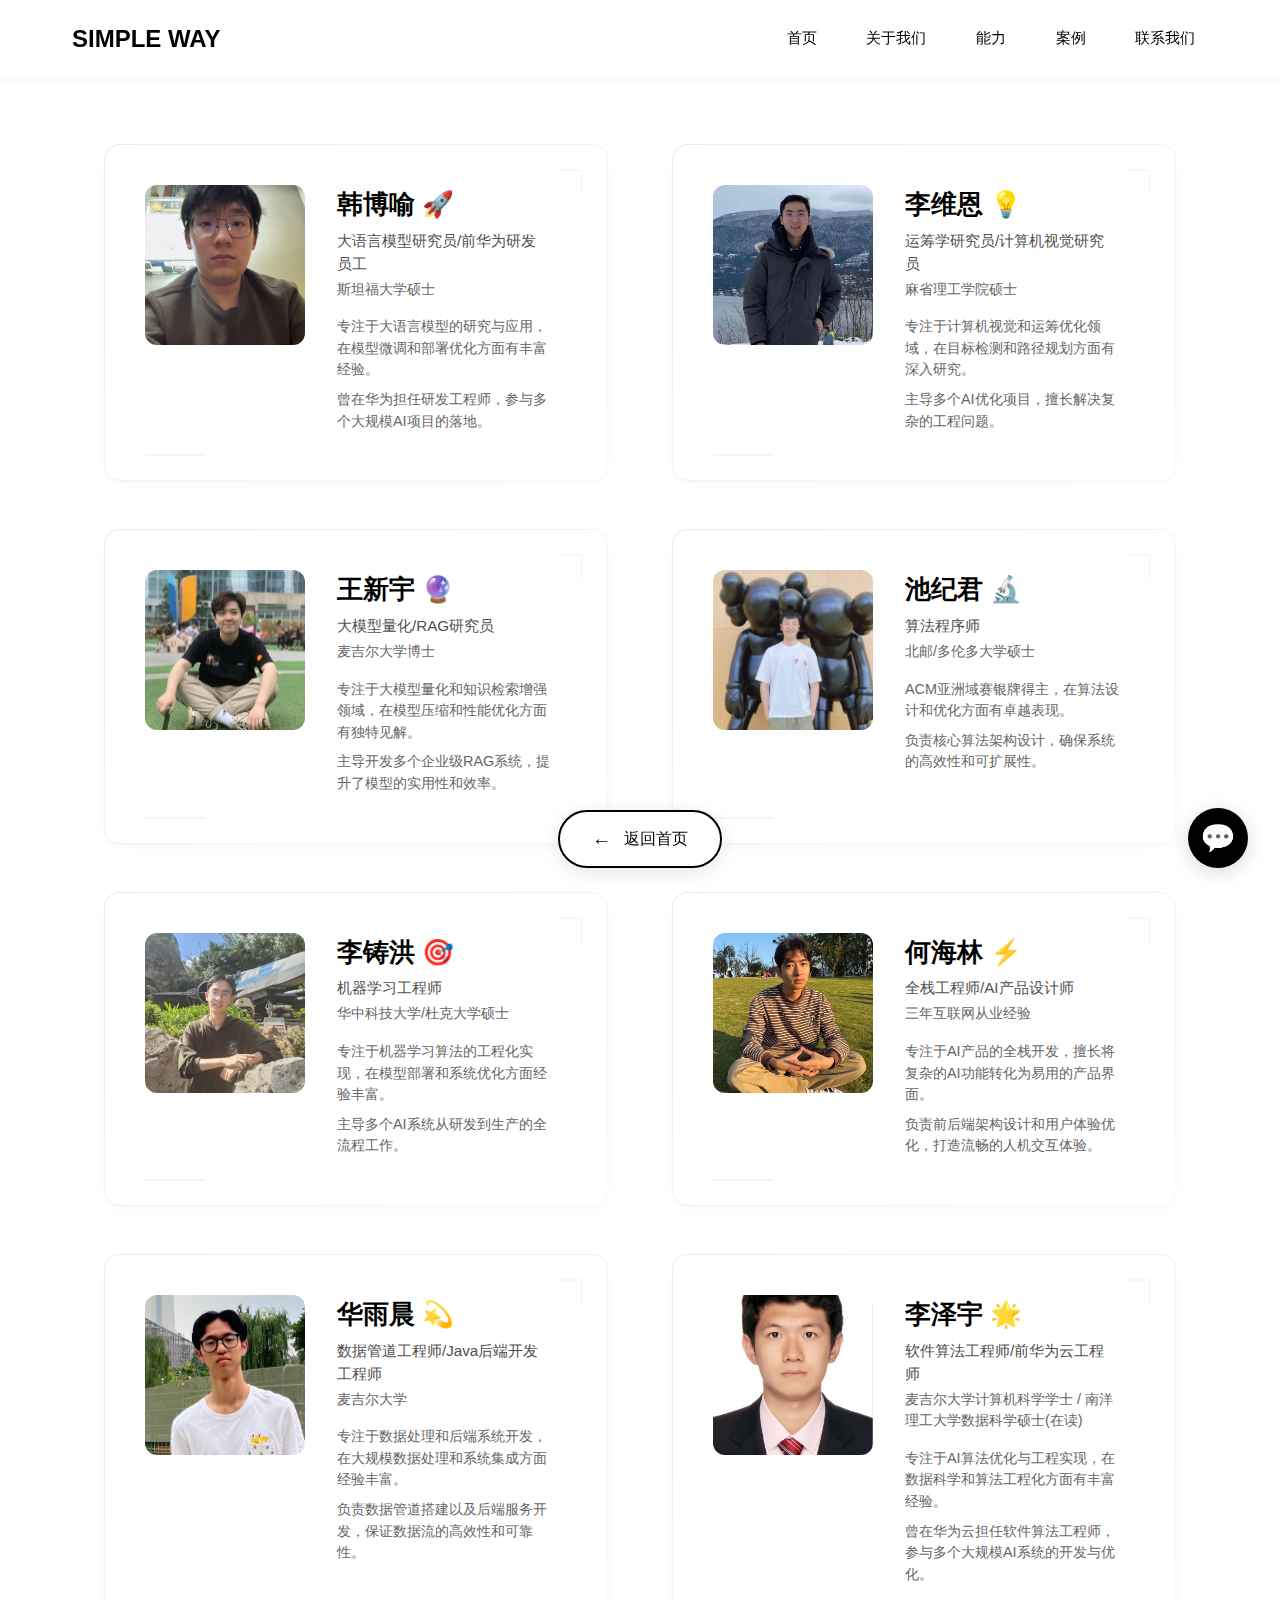
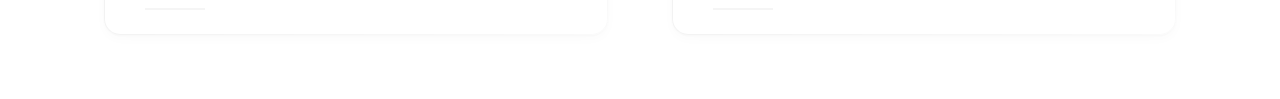
==== commit 9e49f6eb: "fix bug 1" ====
--- a/team.html
+++ b/team.html
@@ -163,5 +163,31 @@
         <span class="back-icon">←</span>
         <span class="back-text">返回首页</span>
     </button>
+
+    <div class="chat-bubble">
+        <button class="chat-bubble-button" aria-label="Open chat">
+            <span class="chat-bubble-icon">💬</span>
+        </button>
+    </div>
+
+    <div class="chat-container">
+        <div class="chat-header">
+            <h3>在线咨询</h3>
+            <button class="close-chat" aria-label="Close chat">×</button>
+        </div>
+        <div class="chat-messages">
+            <div class="message system">
+                您好！我是Simple Way AI的智能助手，很高兴为您服务。
+            </div>
+        </div>
+        <div class="chat-input">
+            <input type="text" placeholder="请输入您的问题..." aria-label="Type a message">
+            <button class="send-message" aria-label="Send message">发送</button>
+        </div>
+    </div>
+
+    <link rel="stylesheet" href="css/chat-simple.css">
+    <script src="js/chat-ai.js"></script>
+    <script src="js/chat-simple.js"></script>
 </body>
 </html> --- a/css/chat-simple.css
+++ b/css/chat-simple.css
@@ -0,0 +1,470 @@
+.chat-bubble {
+    position: fixed;
+    bottom: 2rem;
+    right: 2rem;
+    z-index: 1000;
+}
+
+.chat-bubble-button {
+    width: 60px;
+    height: 60px;
+    border-radius: 30px;
+    background: var(--primary);
+    border: none;
+    cursor: pointer;
+    box-shadow: 0 4px 20px rgba(0, 0, 0, 0.15);
+    transition: transform 0.3s ease;
+    display: flex;
+    align-items: center;
+    justify-content: center;
+    opacity: 1 !important;
+}
+
+.chat-bubble-button:hover {
+    transform: translateY(-2px);
+    box-shadow: 0 6px 25px rgba(0, 0, 0, 0.2);
+}
+
+.chat-bubble-icon {
+    font-size: 1.8rem;
+    color: white;
+}
+
+.chat-container {
+    position: fixed;
+    bottom: 5rem;
+    right: 2rem;
+    width: 400px;
+    height: 600px;
+    background: white;
+    border-radius: 16px;
+    box-shadow: 0 4px 30px rgba(0, 0, 0, 0.1);
+    display: flex;
+    flex-direction: column;
+    overflow: hidden;
+    z-index: 1000;
+    opacity: 0;
+    visibility: hidden;
+    transform: translateY(20px);
+    transition: all 0.3s ease;
+    will-change: transform, width, height, top, left;
+}
+
+.chat-container.active {
+    opacity: 1;
+    visibility: visible;
+    transform: translateY(0);
+}
+
+.chat-container.fixed {
+    position: absolute;
+    transform: none !important;
+    transition: all 0.6s cubic-bezier(0.4, 0, 0.2, 1);
+}
+
+.chat-header {
+    padding: 1rem 1.5rem;
+    background: var(--primary);
+    color: white;
+    display: flex;
+    justify-content: space-between;
+    align-items: center;
+}
+
+.chat-header h3 {
+    margin: 0;
+    font-size: 1.1rem;
+    font-weight: 500;
+}
+
+.close-chat {
+    background: none;
+    border: none;
+    color: white;
+    font-size: 1.5rem;
+    cursor: pointer;
+    padding: 0;
+    line-height: 1;
+}
+
+.chat-messages {
+    flex: 1;
+    padding: 1.5rem;
+    overflow-y: auto;
+    display: flex;
+    flex-direction: column;
+    gap: 1rem;
+    scroll-behavior: smooth;
+    max-height: calc(100% - 120px);
+}
+
+.message {
+    padding: 0.8rem 1rem;
+    border-radius: 12px;
+    max-width: 80%;
+    word-wrap: break-word;
+    text-align: left;
+}
+
+.message.system {
+    background: var(--light-gray);
+    align-self: flex-start;
+    text-align: left;
+}
+
+.message.user {
+    background: var(--primary);
+    color: white;
+    align-self: flex-end;
+    text-align: left;
+}
+
+.chat-input {
+    padding: 1rem;
+    border-top: 1px solid var(--light-gray);
+    display: flex;
+    gap: 0.5rem;
+}
+
+.chat-input input {
+    flex: 1;
+    padding: 0.8rem 1rem;
+    border: 1px solid var(--light-gray);
+    border-radius: 20px;
+    outline: none;
+    font-size: 0.95rem;
+}
+
+.chat-input input:focus {
+    border-color: var(--primary);
+}
+
+.send-message {
+    padding: 0.8rem 1.5rem;
+    background: var(--primary);
+    color: white;
+    border: none;
+    border-radius: 20px;
+    cursor: pointer;
+    font-size: 0.95rem;
+    transition: all 0.3s ease;
+}
+
+.send-message:hover {
+    opacity: 0.9;
+}
+
+.message.loading {
+    color: var(--secondary);
+    font-style: italic;
+}
+
+.message.loading::after {
+    content: '';
+    animation: loading 1.5s infinite;
+}
+
+@keyframes loading {
+    0% { content: ''; }
+    25% { content: '.'; }
+    50% { content: '..'; }
+    75% { content: '...'; }
+}
+
+.message.typing {
+    display: inline-block;
+    white-space: pre-wrap;
+    word-break: break-word;
+    margin: 0;
+    padding: 0;
+}
+
+.message.typing span {
+    visibility: hidden;
+}
+
+.message.typing span.visible {
+    visibility: visible;
+}
+
+.message.thinking {
+    color: var(--secondary);
+    font-style: italic;
+    display: flex;
+    align-items: center;
+    gap: 0.5rem;
+}
+
+.thinking-dots {
+    display: flex;
+    gap: 4px;
+}
+
+.thinking-dots span {
+    width: 4px;
+    height: 4px;
+    background: currentColor;
+    border-radius: 50%;
+    animation: thinking 1.4s infinite;
+}
+
+.thinking-dots span:nth-child(2) {
+    animation-delay: 0.2s;
+}
+
+.thinking-dots span:nth-child(3) {
+    animation-delay: 0.4s;
+}
+
+@keyframes thinking {
+    0%, 100% { transform: translateY(0); }
+    50% { transform: translateY(-4px); }
+}
+
+/* 在小屏幕上显示 */
+@media (max-width: 768px) {
+    .chat-container {
+        width: 100%;
+        height: 100%;
+        bottom: 0;
+        right: 0;
+        border-radius: 0;
+    }
+}
+
+/* 修改预览区域的聊天内容样式 */
+.chat-preview-content {
+    height: 300px;
+    background: var(--light-gray);
+    border-radius: 12px;
+    padding: 1.5rem;
+    margin-bottom: 1.5rem;
+    display: flex;
+    flex-direction: column;
+    gap: 1rem;
+    overflow-y: scroll;
+    scroll-behavior: smooth;
+    touch-action: pan-y;
+    -webkit-overflow-scrolling: touch;
+}
+
+/* 美化滚动条 */
+.chat-preview-content::-webkit-scrollbar {
+    width: 8px;
+}
+
+.chat-preview-content::-webkit-scrollbar-track {
+    background: rgba(0, 0, 0, 0.05);
+    border-radius: 4px;
+}
+
+.chat-preview-content::-webkit-scrollbar-thumb {
+    background: rgba(0, 0, 0, 0.2);
+    border-radius: 4px;
+    border: 2px solid var(--light-gray);
+}
+
+.chat-preview-content::-webkit-scrollbar-thumb:hover {
+    background: rgba(0, 0, 0, 0.3);
+}
+
+/* 防止滚动穿透 */
+.chat-preview {
+    background: white;
+    border-radius: 16px;
+    padding: 2rem;
+    box-shadow: 0 4px 20px rgba(0, 0, 0, 0.05);
+    border: 1px solid var(--light-gray);
+    position: relative;
+    isolation: isolate;
+}
+
+/* 底部聊天框容器 */
+.contact-chat {
+    margin-top: 4rem;
+    width: 100%;
+    max-width: 800px;
+    margin-left: auto;
+    margin-right: auto;
+}
+
+.chat-preview-header {
+    display: flex;
+    justify-content: space-between;
+    align-items: center;
+    margin-bottom: 1.5rem;
+}
+
+.chat-preview-header h3 {
+    font-family: var(--font-heading);
+    font-size: 1.3rem;
+    color: var(--primary);
+    margin: 0;
+}
+
+.online-status {
+    display: flex;
+    align-items: center;
+    gap: 0.5rem;
+    color: #22C55E;
+    font-size: 0.9rem;
+}
+
+.online-status::before {
+    content: '';
+    width: 8px;
+    height: 8px;
+    background: currentColor;
+    border-radius: 50%;
+}
+
+/* 聊天消息样式 */
+.chat-message {
+    padding: 0.8rem 1rem;
+    border-radius: 8px;
+    max-width: 80%;
+    font-size: 0.95rem;
+    line-height: 1.5;
+}
+
+.chat-message.system {
+    background: white;
+    align-self: flex-start;
+    color: var(--secondary);
+}
+
+.chat-message.user {
+    background: var(--primary);
+    color: white;
+    align-self: flex-end;
+}
+
+/* 输入区域 */
+.preview-input-area {
+    display: flex;
+    gap: 0.8rem;
+}
+
+.preview-input {
+    flex: 1;
+    padding: 0.8rem 1.2rem;
+    border: 1px solid var(--light-gray);
+    border-radius: 12px;
+    font-size: 0.95rem;
+    outline: none;
+    transition: border-color 0.3s ease;
+}
+
+.preview-input:focus {
+    border-color: var(--primary);
+}
+
+.preview-send-btn {
+    padding: 0.8rem 1.5rem;
+    background: var(--primary);
+    color: white;
+    border: none;
+    border-radius: 12px;
+    font-size: 0.95rem;
+    font-weight: 500;
+    cursor: pointer;
+    display: flex;
+    align-items: center;
+    gap: 0.5rem;
+    transition: all 0.3s ease;
+}
+
+.preview-send-btn:hover {
+    opacity: 0.9;
+}
+
+.preview-send-btn .btn-icon {
+    transition: transform 0.3s ease;
+}
+
+.preview-send-btn:hover .btn-icon {
+    transform: translateX(3px);
+}
+
+/* 响应式调整 */
+@media (max-width: 768px) {
+    .contact-chat {
+        padding: 0 2rem;
+    }
+    
+    .chat-preview {
+        padding: 1.5rem;
+    }
+    
+    .chat-preview-content {
+        height: 250px; /* 移动端稍微降低高度 */
+    }
+}
+
+/* AI聊天区域样式 */
+.ai-chat-section {
+    padding: 8rem 0;
+    background-color: var(--background);
+    position: relative;
+}
+
+.ai-chat-content {
+    max-width: 800px;
+    margin: 0 auto;
+    height: 700px;  /* 固定高度 */
+    background: white;
+    border-radius: 16px;
+    box-shadow: 0 4px 30px rgba(0, 0, 0, 0.1);
+    display: flex;
+    flex-direction: column;
+    overflow: hidden;
+}
+
+/* 确保消息区域占满剩余空间并可滚动 */
+.ai-chat-content .chat-messages {
+    flex: 1;
+    padding: 1.5rem;
+    overflow-y: auto;
+    display: flex;
+    flex-direction: column;
+    gap: 1rem;
+    scroll-behavior: smooth;
+    background: white;
+    border-radius: 0;
+}
+
+/* 美化滚动条 */
+.ai-chat-content .chat-messages::-webkit-scrollbar {
+    width: 8px;
+}
+
+.ai-chat-content .chat-messages::-webkit-scrollbar-track {
+    background: rgba(0, 0, 0, 0.05);
+    border-radius: 4px;
+}
+
+.ai-chat-content .chat-messages::-webkit-scrollbar-thumb {
+    background: rgba(0, 0, 0, 0.2);
+    border-radius: 4px;
+    border: 2px solid white;
+}
+
+.ai-chat-content .chat-messages::-webkit-scrollbar-thumb:hover {
+    background: rgba(0, 0, 0, 0.3);
+}
+
+/* 固定输入区域在底部 */
+.ai-chat-content .chat-input {
+    padding: 1.5rem;
+    border-top: 1px solid var(--light-gray);
+    background: white;
+    display: flex;
+    gap: 0.8rem;
+}
+
+/* 响应式调整 */
+@media (max-width: 768px) {
+    .ai-chat-content {
+        height: 600px;  /* 移动端稍微降低高度 */
+    }
+}